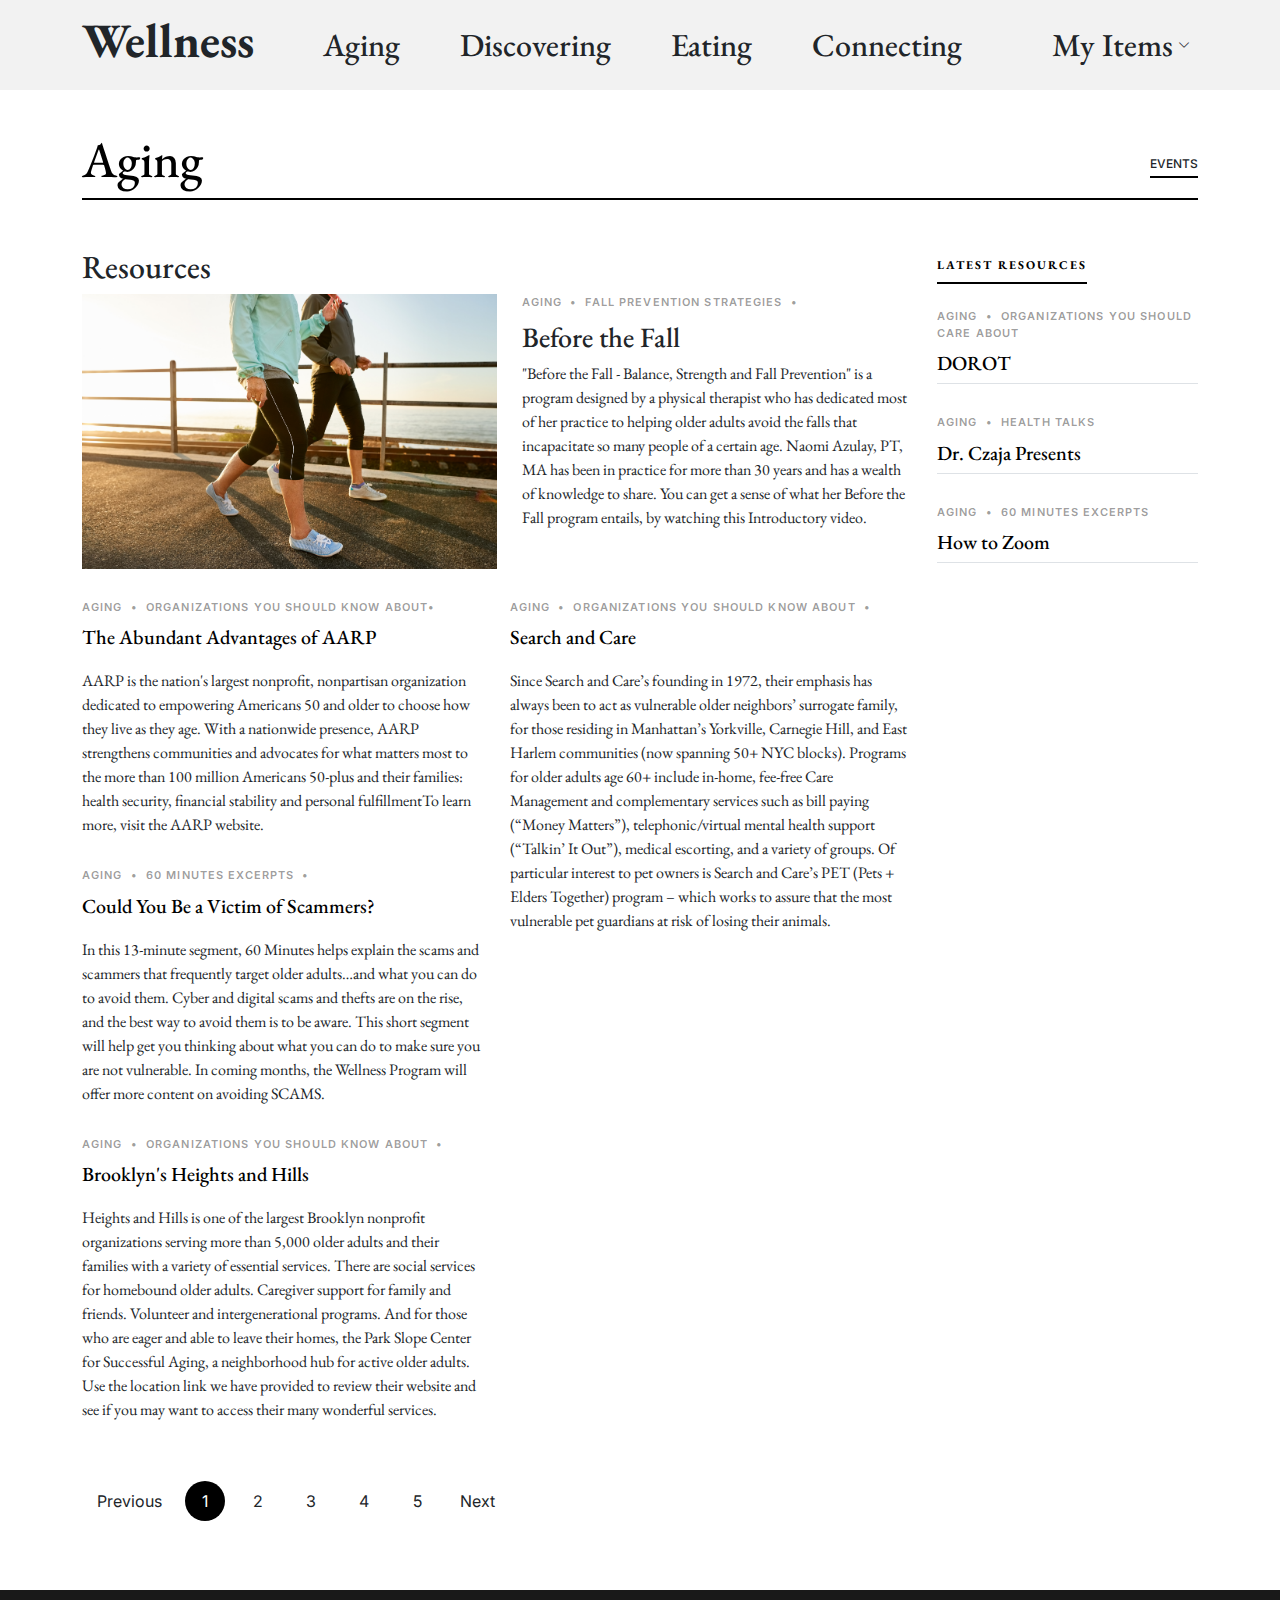
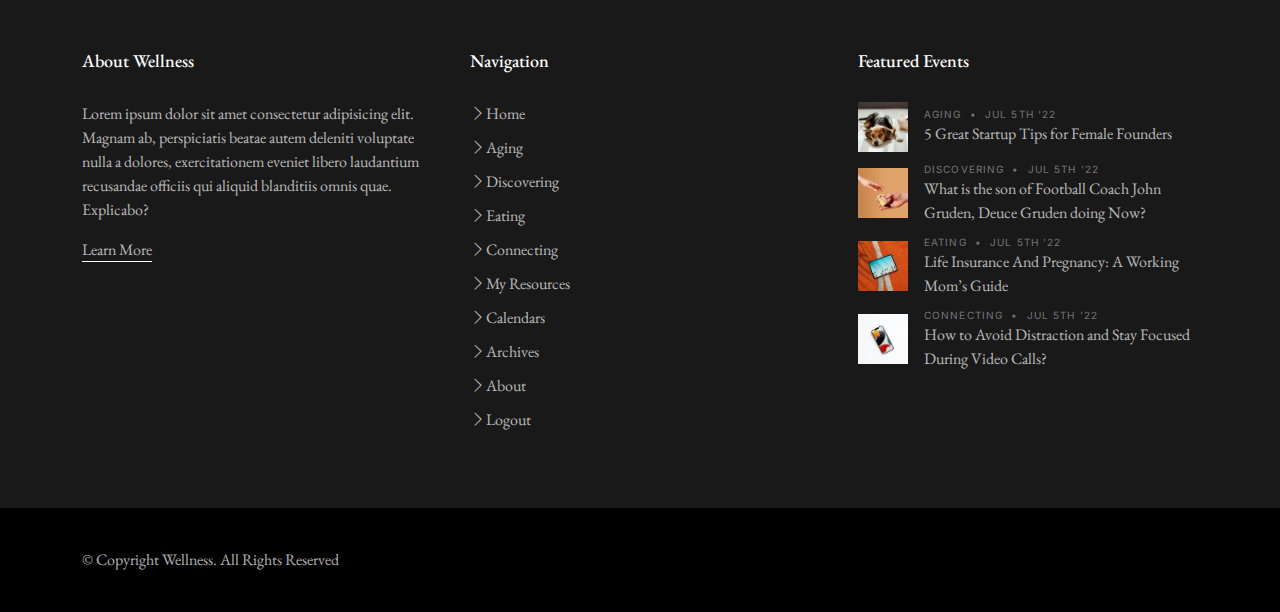
==== web/aging-resources.html @ 13a6d670 "add draft pages" ====
<!DOCTYPE html>
<html lang="en">

<head>
  <meta charset="utf-8">
  <meta content="width=device-width, initial-scale=1.0" name="viewport">

  <title>Aging | Resources | Wellness</title>
  <meta content="" name="description">
  <meta content="" name="keywords">

  <!-- Favicons -->
  <link href="assets/img/favicon.png" rel="icon">
  <link href="assets/img/apple-touch-icon.png" rel="apple-touch-icon">

  <!-- Google Fonts -->
  <link rel="preconnect" href="https://fonts.googleapis.com">
  <link rel="preconnect" href="https://fonts.gstatic.com" crossorigin>
  <link href="https://fonts.googleapis.com/css2?family=EB+Garamond:wght@400;500&family=Inter:wght@400;500&family=Playfair+Display:ital,wght@0,400;0,700;1,400;1,700&display=swap" rel="stylesheet">

  <!-- Vendor CSS Files -->
  <link href="assets/vendor/bootstrap/css/bootstrap.min.css" rel="stylesheet">
  <link href="assets/vendor/bootstrap-icons/bootstrap-icons.css" rel="stylesheet">
  <link href="assets/vendor/swiper/swiper-bundle.min.css" rel="stylesheet">
  <link href="assets/vendor/glightbox/css/glightbox.min.css" rel="stylesheet">
  <link href="assets/vendor/aos/aos.css" rel="stylesheet">

  <!-- Template Main CSS Files -->
  <link href="assets/css/variables.css" rel="stylesheet">
  <link href="assets/css/main.css" rel="stylesheet">

  <!-- =======================================================
  * Template Name: ZenBlog
  * Updated: Jan 29 2024 with Bootstrap v5.3.2
  * Template URL: https://bootstrapmade.com/zenblog-bootstrap-blog-template/
  * Author: BootstrapMade.com
  * License: https:///bootstrapmade.com/license/
  ======================================================== -->
</head>

<body>

  <!-- ======= Header ======= -->
  <header id="header" class="header d-flex align-items-center fixed-top">
    <div class="container-fluid container-xl d-flex align-items-center justify-content-between">
      <!-- ======= Logo ======= -->
      <a href="home.html" class="logo d-flex align-items-center">
        <!-- Uncomment the line below if you also wish to use an image logo -->
        <!-- <img src="assets/img/logo.png" alt=""> -->
        <h1>Wellness</h1>
      </a>
      <!-- ======= Navbar ======= -->
      <nav id="navbar" class="navbar">
        <ul>
          <li><a href="aging.html">Aging</a></li>
          <li><a href="discovering.html">Discovering</a></li>
          <li><a href="eating.html">Eating</a></li>
          <li><a href="connecting.html">Connecting</a></li>
          <li class="dropdown">
            <a href="">
              <span>My Items</span><i class="bi bi-chevron-down dropdown-indicator"></i>
            </a>
            <ul>
              <li><a href="resources.html">My Resources</a></li>
              <li><a href="calendars.html">Calendars</a></li>
              <li><a href="archives.html">Archives</a></li>
              <li><a href="about.html">About</a></li>
              <li><a href="login.html">Logout</a></li>
          </li>
        </ul>
      </nav><!-- .navbar -->
      <!-- ======= Mobile ======= -->
      <div class="position-relative">
        <i class="bi bi-list mobile-nav-toggle"></i>
      </div>
    </div>
  </header><!-- End Header -->

  <main id="main">
    <section>
      <div class="container">
        <div class="section-header d-flex justify-content-between align-items-center mb-5">
          <h2>Aging</h2>
          <div><a href="aging.html" class="more">Events</a></div>
        </div>
        <div class="row">
          <div class="col-md-9" data-aos="fade-up">
            <!-- <h3 class="category-title">Events</h3> -->
            <h2>Resources</h2>

            <div class="d-md-flex post-entry-2 half">
              <a href="single-post.html" class="me-4 thumbnail">
                <img src="assets/img/womens-legs-walking.jpg" alt="" class="img-fluid">
              </a>
              <div>
                <div class="post-meta"><span class="date">Aging </span> <span class="mx-1">&bullet;</span> <span></span>Fall Prevention Strategies</span> <span class="mx-1">&bullet;</span> <span></span></div>
                <h3><a href="single-post.html">Before the Fall</a></h3>
                <p>"Before the Fall - Balance, Strength and Fall Prevention" is a program designed by a physical therapist who has dedicated most of her practice to helping older adults avoid the falls that incapacitate so many people of a certain age.  Naomi Azulay, PT, MA has been in practice for more than 30 years and has a wealth of knowledge to share.  You can get a sense of what her Before the Fall program entails, by watching this Introductory video.</p>
              </div>
            </div>

            <div class="row">
              <div class="col-md-6">
                <div class="post-entry-1">
                  <!-- <a href="single-post.html"><img src="assets/img/post-landscape-6.jpg" alt="" class="img-fluid"></a> -->
                  <div class="post-meta"><span class="date">Aging </span> <span class="mx-1">&bullet;</span> <span></span> Organizations You Should Know About&bullet;</span></div>
                  <h2><a href="single-post.html">The Abundant Advantages of AARP</a></h2>
                  <p class="mb-4 d-block"> AARP is the nation's largest nonprofit, nonpartisan organization dedicated to empowering Americans 50 and older to choose how they live as they age. With a nationwide presence, AARP strengthens communities and advocates for what matters most to the more than 100 million Americans 50-plus and their families: health security, financial stability and personal fulfillmentTo learn more, visit the AARP website.</p>
                </div>
                <div class="post-entry-1">
                  <!-- <a href="single-post.html"><img src="assets/img/post-landscape-5.jpg" alt="" class="img-fluid"></a> -->
                  <div class="post-meta"><span class="date">Aging </span> <span class="mx-1">&bullet;</span> <span></span>60 Minutes Excerpts</span> <span class="mx-1">&bullet;</span></div>
                  <h2><a href="single-post.html">Could You Be a Victim of Scammers?</a></h2>
                  <p class="mb-4 d-block">In this 13-minute segment, 60 Minutes helps explain the scams and scammers that frequently target older adults…and what you can do to avoid them.  Cyber and digital scams and thefts are on the rise, and the best way to avoid them is to be aware.  This short segment will help get you thinking about what you can do to make sure you are not vulnerable.  In coming months, the Wellness Program will offer more content on avoiding SCAMS.</p>
                </div>
                <div class="post-entry-1">
                  <!-- <a href="single-post.html"><img src="assets/img/post-landscape-4.jpg" alt="" class="img-fluid"></a> -->
                  <div class="post-meta"><span class="date">Aging </span> <span class="mx-1">&bullet;</span> <span></span>Organizations You Should Know About</span> <span class="mx-1">&bullet;</span> <span></span></div>
                  <h2><a href="single-post.html">Brooklyn's Heights and Hills</a></h2>
                  <p class="mb-4 d-block">Heights and Hills is one of the largest Brooklyn nonprofit organizations serving more than 5,000 older adults and their families with a variety of essential services.  There are social services for homebound older adults.  Caregiver support for family and friends. Volunteer and intergenerational programs. And for those who are eager and able to leave their homes, the Park Slope Center for Successful Aging, a neighborhood hub for active older adults.
                    Use the location link we have provided to review their website and see if you may want to access their many wonderful services.</p>
                </div>
              </div>
              <div class="col-md-6">
                <div class="post-entry-1">
                  <!-- <a href="single-post.html"><img src="assets/img/post-landscape-3.jpg" alt="" class="img-fluid"></a> -->
                  <div class="post-meta"><span class="date">Aging </span> <span class="mx-1">&bullet;</span> <span></span>Organizations You Should Know About</span> <span class="mx-1">&bullet;</span> <span></span></div>
                  <h2><a href="single-post.html">Search and Care</a></h2>
                  <p class="mb-4 d-block">Since Search and Care’s founding in 1972, their emphasis has always been to act as vulnerable older neighbors’ surrogate family, for those residing in Manhattan’s Yorkville, Carnegie Hill, and East Harlem communities (now spanning 50+ NYC blocks).  Programs for older adults age 60+ include in-home, fee-free Care Management and complementary services such as bill paying (“Money Matters”), telephonic/virtual mental health support (“Talkin’ It Out”), medical escorting, and a variety of groups. Of particular interest to pet owners is Search and Care’s PET (Pets + Elders Together) program – which works to assure that the most vulnerable pet guardians at risk of losing their animals. </p>
                </div>
              </div>
            </div>

            <div class="text-start py-4">
              <div class="custom-pagination">
                <a href="#" class="prev">Previous</a>
                <a href="#" class="active">1</a>
                <a href="#">2</a>
                <a href="#">3</a>
                <a href="#">4</a>
                <a href="#">5</a>
                <a href="#" class="next">Next</a>
              </div>
            </div>
          </div>
          
          <div class="col-md-3">
            <!-- ======= Sidebar ======= -->
            <div class="aside-block">

              <ul class="nav nav-pills custom-tab-nav mb-4" id="pills-tab" role="tablist">
                <!-- <li class="nav-item" role="presentation">
                  <button class="nav-link active" id="pills-popular-tab" data-bs-toggle="pill" data-bs-target="#pills-popular" type="button" role="tab" aria-controls="pills-popular" aria-selected="true">Popular</button>
                </li>
                <li class="nav-item" role="presentation">
                  <button class="nav-link" id="pills-trending-tab" data-bs-toggle="pill" data-bs-target="#pills-trending" type="button" role="tab" aria-controls="pills-trending" aria-selected="false">Trending</button>
                </li> -->
                <li class="nav-item" role="presentation">
                  <button disabled class="nav-link active" id="pills-latest-tab" data-bs-toggle="pill" data-bs-target="#pills-latest" type="button" role="tab" aria-controls="pills-latest" aria-selected="false">Latest Resources</button>
                </li>
              </ul>

              <div class="tab-content" id="pills-tabContent">

                <!-- Popular -->
                <!-- <div class="tab-pane fade show active" id="pills-popular" role="tabpanel" aria-labelledby="pills-popular-tab">
                  <div class="post-entry-1 border-bottom">
                    <div class="post-meta"><span class="date">Sport</span> <span class="mx-1">&bullet;</span> <span>Jul 5th '22</span></div>
                    <h2 class="mb-2"><a href="#">How to Avoid Distraction and Stay Focused During Video Calls?</a></h2>
                    <span class="author mb-3 d-block">Jenny Wilson</span>
                  </div>

                  <div class="post-entry-1 border-bottom">
                    <div class="post-meta"><span class="date">Lifestyle</span> <span class="mx-1">&bullet;</span> <span>Jul 5th '22</span></div>
                    <h2 class="mb-2"><a href="#">17 Pictures of Medium Length Hair in Layers That Will Inspire Your New Haircut</a></h2>
                    <span class="author mb-3 d-block">Jenny Wilson</span>
                  </div>

                  <div class="post-entry-1 border-bottom">
                    <div class="post-meta"><span class="date">Culture</span> <span class="mx-1">&bullet;</span> <span>Jul 5th '22</span></div>
                    <h2 class="mb-2"><a href="#">9 Half-up/half-down Hairstyles for Long and Medium Hair</a></h2>
                    <span class="author mb-3 d-block">Jenny Wilson</span>
                  </div>

                  <div class="post-entry-1 border-bottom">
                    <div class="post-meta"><span class="date">Lifestyle</span> <span class="mx-1">&bullet;</span> <span>Jul 5th '22</span></div>
                    <h2 class="mb-2"><a href="#">Life Insurance And Pregnancy: A Working Mom’s Guide</a></h2>
                    <span class="author mb-3 d-block">Jenny Wilson</span>
                  </div>

                  <div class="post-entry-1 border-bottom">
                    <div class="post-meta"><span class="date">Business</span> <span class="mx-1">&bullet;</span> <span>Jul 5th '22</span></div>
                    <h2 class="mb-2"><a href="#">The Best Homemade Masks for Face (keep the Pimples Away)</a></h2>
                    <span class="author mb-3 d-block">Jenny Wilson</span>
                  </div>

                  <div class="post-entry-1 border-bottom">
                    <div class="post-meta"><span class="date">Lifestyle</span> <span class="mx-1">&bullet;</span> <span>Jul 5th '22</span></div>
                    <h2 class="mb-2"><a href="#">10 Life-Changing Hacks Every Working Mom Should Know</a></h2>
                    <span class="author mb-3 d-block">Jenny Wilson</span>
                  </div>
                </div> -->
                <!-- End Popular -->

                <!-- Trending -->
                <!-- <div class="tab-pane fade" id="pills-trending" role="tabpanel" aria-labelledby="pills-trending-tab">
                  <div class="post-entry-1 border-bottom">
                    <div class="post-meta"><span class="date">Lifestyle</span> <span class="mx-1">&bullet;</span> <span>Jul 5th '22</span></div>
                    <h2 class="mb-2"><a href="#">17 Pictures of Medium Length Hair in Layers That Will Inspire Your New Haircut</a></h2>
                    <span class="author mb-3 d-block">Jenny Wilson</span>
                  </div>

                  <div class="post-entry-1 border-bottom">
                    <div class="post-meta"><span class="date">Culture</span> <span class="mx-1">&bullet;</span> <span>Jul 5th '22</span></div>
                    <h2 class="mb-2"><a href="#">9 Half-up/half-down Hairstyles for Long and Medium Hair</a></h2>
                    <span class="author mb-3 d-block">Jenny Wilson</span>
                  </div>

                  <div class="post-entry-1 border-bottom">
                    <div class="post-meta"><span class="date">Lifestyle</span> <span class="mx-1">&bullet;</span> <span>Jul 5th '22</span></div>
                    <h2 class="mb-2"><a href="#">Life Insurance And Pregnancy: A Working Mom’s Guide</a></h2>
                    <span class="author mb-3 d-block">Jenny Wilson</span>
                  </div>

                  <div class="post-entry-1 border-bottom">
                    <div class="post-meta"><span class="date">Sport</span> <span class="mx-1">&bullet;</span> <span>Jul 5th '22</span></div>
                    <h2 class="mb-2"><a href="#">How to Avoid Distraction and Stay Focused During Video Calls?</a></h2>
                    <span class="author mb-3 d-block">Jenny Wilson</span>
                  </div>
                  <div class="post-entry-1 border-bottom">
                    <div class="post-meta"><span class="date">Business</span> <span class="mx-1">&bullet;</span> <span>Jul 5th '22</span></div>
                    <h2 class="mb-2"><a href="#">The Best Homemade Masks for Face (keep the Pimples Away)</a></h2>
                    <span class="author mb-3 d-block">Jenny Wilson</span>
                  </div>

                  <div class="post-entry-1 border-bottom">
                    <div class="post-meta"><span class="date">Lifestyle</span> <span class="mx-1">&bullet;</span> <span>Jul 5th '22</span></div>
                    <h2 class="mb-2"><a href="#">10 Life-Changing Hacks Every Working Mom Should Know</a></h2>
                    <span class="author mb-3 d-block">Jenny Wilson</span>
                  </div>
                </div> -->
                <!-- End Trending -->

                <!-- Latest -->
                <div class="tab-pane fade show active" id="pills-latest" role="tabpanel" aria-labelledby="pills-latest-tab">
                  <div class="post-entry-1 border-bottom">
                    <div class="post-meta"><span class="date">Aging</span> <span class="mx-1">&bullet;</span> <span>Organizations you Should Care About</span></div>
                    <h2 class="mb-2"><a href="#">DOROT</a></h2>
                    <!-- <span class="author mb-3 d-block">Jenny Wilson</span> -->
                  </div>

                  <div class="post-entry-1 border-bottom">
                    <div class="post-meta"><span class="date">Aging</span> <span class="mx-1">&bullet;</span> <span>Health Talks</span></div>
                    <h2 class="mb-2"><a href="#">Dr. Czaja Presents</a></h2>
                    <!-- <span class="author mb-3 d-block">Jenny Wilson</span> -->
                  </div>

                  <div class="post-entry-1 border-bottom">
                    <div class="post-meta"><span class="date">Aging</span> <span class="mx-1">&bullet;</span> <span>60 Minutes Excerpts</span></div>
                    <h2 class="mb-2"><a href="#">How to Zoom</a></h2>
                    <!-- <span class="author mb-3 d-block">Jenny Wilson</span> -->
                  </div>
                </div> <!-- End Latest -->

              </div> <!-- End .tab-content -->
            </div> <!-- End .aside-block -->

            <!-- <div class="aside-block">
              <h3 class="aside-title">Video</h3>
              <div class="video-post">
                <a href="https://www.youtube.com/watch?v=AiFfDjmd0jU" class="glightbox link-video">
                  <span class="bi-play-fill"></span>
                  <img src="assets/img/post-landscape-5.jpg" alt="" class="img-fluid">
                </a>
              </div>
            </div> -->
            <!-- End Video -->

            <!-- <div class="aside-block">
              <h3 class="aside-title">Categories</h3>
              <ul class="aside-links list-unstyled">
                <li><a href="category.html"><i class="bi bi-chevron-right"></i> Business</a></li>
                <li><a href="category.html"><i class="bi bi-chevron-right"></i> Culture</a></li>
                <li><a href="category.html"><i class="bi bi-chevron-right"></i> Sport</a></li>
                <li><a href="category.html"><i class="bi bi-chevron-right"></i> Food</a></li>
                <li><a href="category.html"><i class="bi bi-chevron-right"></i> Politics</a></li>
                <li><a href="category.html"><i class="bi bi-chevron-right"></i> Celebrity</a></li>
                <li><a href="category.html"><i class="bi bi-chevron-right"></i> Startups</a></li>
                <li><a href="category.html"><i class="bi bi-chevron-right"></i> Travel</a></li>
              </ul>
            </div> -->
            <!-- End Categories -->

            <!-- <div class="aside-block">
              <h3 class="aside-title">Tags</h3>
              <ul class="aside-tags list-unstyled">
                <li><a href="category.html">Business</a></li>
                <li><a href="category.html">Culture</a></li>
                <li><a href="category.html">Sport</a></li>
                <li><a href="category.html">Food</a></li>
                <li><a href="category.html">Politics</a></li>
                <li><a href="category.html">Celebrity</a></li>
                <li><a href="category.html">Startups</a></li>
                <li><a href="category.html">Travel</a></li>
              </ul>
            </div> -->
            <!-- End Tags -->
          </div><!-- End .col-md-3 -->
        </div>
      </div><!-- Container -->
    </section>
    
  </main><!-- End #main -->

  <!-- ======= Footer ======= -->
  <footer id="footer" class="footer">

    <div class="footer-content">
      <div class="container">

        <div class="row g-5">
          <div class="col-lg-4">
            <h3 class="footer-heading">About Wellness</h3>
            <p>Lorem ipsum dolor sit amet consectetur adipisicing elit. Magnam ab, perspiciatis beatae autem deleniti voluptate nulla a dolores, exercitationem eveniet libero laudantium recusandae officiis qui aliquid blanditiis omnis quae. Explicabo?</p>
            <p><a href="about.html" class="footer-link-more">Learn More</a></p>
          </div>
          <div class="col-6 col-lg-2">
            <h3 class="footer-heading">Navigation</h3>
            <ul class="footer-links list-unstyled">
              <li><a href="home.html"><i class="bi bi-chevron-right"></i>Home </a></li>
              <li><a href="aging.html"><i class="bi bi-chevron-right"></i>Aging </a></li>
              <li><a href="discovering.html"><i class="bi bi-chevron-right"></i>Discovering</a></li>
              <li><a href="eating.html"><i class="bi bi-chevron-right"></i>Eating</a></li>
              <li><a href="connecting.html"><i class="bi bi-chevron-right"></i>Connecting</a></li>
              <li><a href="resources.html"><i class="bi bi-chevron-right"></i>My Resources</a></li>
              <li><a href="calendars.html"><i class="bi bi-chevron-right"></i>Calendars</a></li>
              <li><a href="archives.html"><i class="bi bi-chevron-right"></i>Archives</a></li>
              <li><a href="about.html"><i class="bi bi-chevron-right"></i>About</a></li>
              <li><a href="login.html"><i class="bi bi-chevron-right"></i>Logout</a></li>
            </ul>
          </div>
          <div class="col-6 col-lg-2">
            <!-- <h3 class="footer-heading">Categories</h3>
            <ul class="footer-links list-unstyled">
              <li><a href="category.html"><i class="bi bi-chevron-right"></i> Business</a></li>
              <li><a href="category.html"><i class="bi bi-chevron-right"></i> Culture</a></li>
              <li><a href="category.html"><i class="bi bi-chevron-right"></i> Sport</a></li>
              <li><a href="category.html"><i class="bi bi-chevron-right"></i> Food</a></li>
              <li><a href="category.html"><i class="bi bi-chevron-right"></i> Politics</a></li>
              <li><a href="category.html"><i class="bi bi-chevron-right"></i> Celebrity</a></li>
              <li><a href="category.html"><i class="bi bi-chevron-right"></i> Startups</a></li>
              <li><a href="category.html"><i class="bi bi-chevron-right"></i> Travel</a></li>
            </ul> -->
          </div>

          <div class="col-lg-4">
            <h3 class="footer-heading">Featured Events</h3>
            <ul class="footer-links footer-blog-entry list-unstyled">
              <li>
                <a href="single-post.html" class="d-flex align-items-center">
                  <img src="assets/img/post-sq-1.jpg" alt="" class="img-fluid me-3">
                  <div>
                    <div class="post-meta d-block"><span class="date">Aging</span> <span class="mx-1">&bullet;</span> <span>Jul 5th '22</span></div>
                    <span>5 Great Startup Tips for Female Founders</span>
                  </div>
                </a>
              </li>
              <li>
                <a href="single-post.html" class="d-flex align-items-center">
                  <img src="assets/img/post-sq-2.jpg" alt="" class="img-fluid me-3">
                  <div>
                    <div class="post-meta d-block"><span class="date">Discovering</span> <span class="mx-1">&bullet;</span> <span>Jul 5th '22</span></div>
                    <span>What is the son of Football Coach John Gruden, Deuce Gruden doing Now?</span>
                  </div>
                </a>
              </li>
              <li>
                <a href="single-post.html" class="d-flex align-items-center">
                  <img src="assets/img/post-sq-3.jpg" alt="" class="img-fluid me-3">
                  <div>
                    <div class="post-meta d-block"><span class="date">Eating</span> <span class="mx-1">&bullet;</span> <span>Jul 5th '22</span></div>
                    <span>Life Insurance And Pregnancy: A Working Mom’s Guide</span>
                  </div>
                </a>
              </li>
              <li>
                <a href="single-post.html" class="d-flex align-items-center">
                  <img src="assets/img/post-sq-4.jpg" alt="" class="img-fluid me-3">
                  <div>
                    <div class="post-meta d-block"><span class="date">Connecting</span> <span class="mx-1">&bullet;</span> <span>Jul 5th '22</span></div>
                    <span>How to Avoid Distraction and Stay Focused During Video Calls?</span>
                  </div>
                </a>
              </li>
            </ul>
          </div>
        </div>
      </div>
    </div>

    <div class="footer-legal">
      <div class="container">
        <div class="row justify-content-between">
          <div class="col-md-6 text-center text-md-start mb-3 mb-md-0">
            <div class="copyright">
              © Copyright <strong><span>Wellness</span></strong>. All Rights Reserved
            </div>
          </div>
          <div class="col-md-6">
          </div>
        </div>
      </div>
    </div>

  </footer>

  <a href="#" class="scroll-top d-flex align-items-center justify-content-center"><i class="bi bi-arrow-up-short"></i></a>

  <!-- Vendor JS Files -->
  <script src="assets/vendor/bootstrap/js/bootstrap.bundle.min.js"></script>
  <script src="assets/vendor/swiper/swiper-bundle.min.js"></script>
  <script src="assets/vendor/glightbox/js/glightbox.min.js"></script>
  <script src="assets/vendor/aos/aos.js"></script>
  <script src="assets/vendor/php-email-form/validate.js"></script>

  <!-- Template Main JS File -->
  <script src="assets/js/main.js"></script>

</body>

</html>
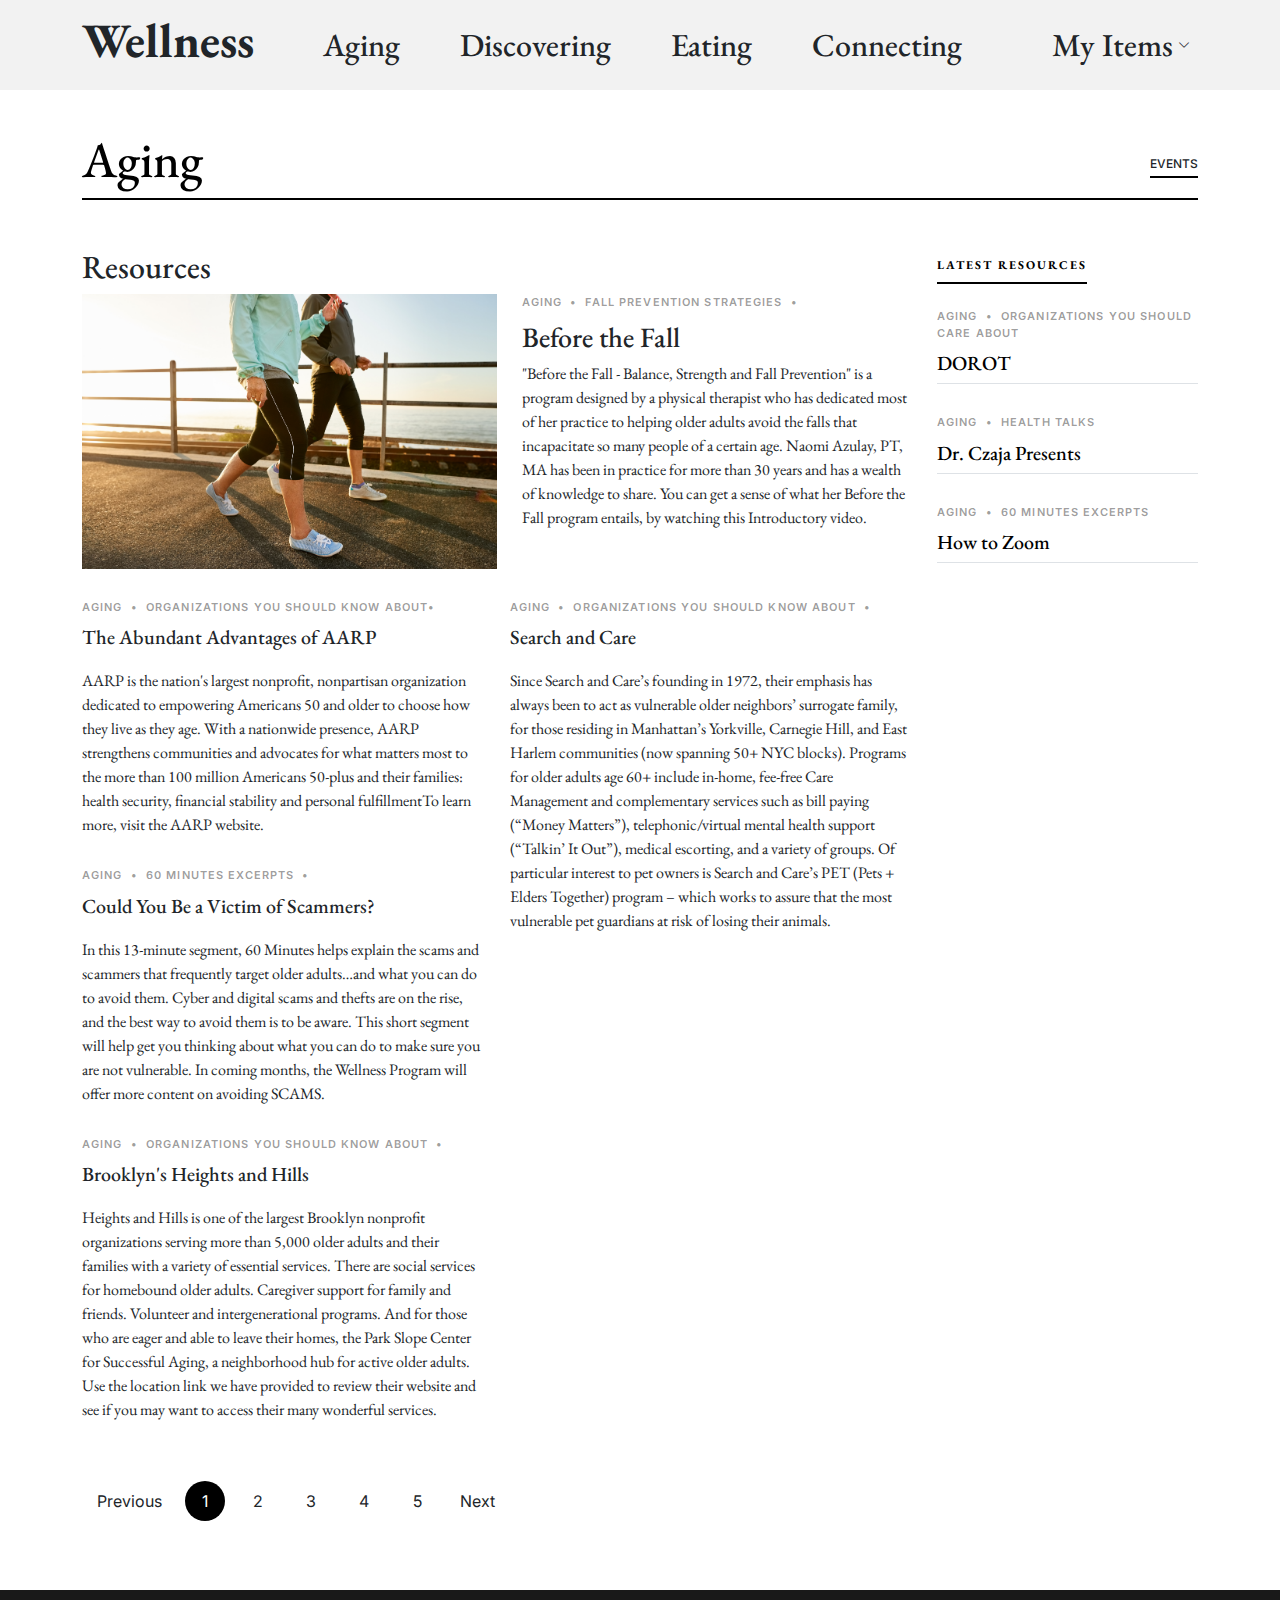
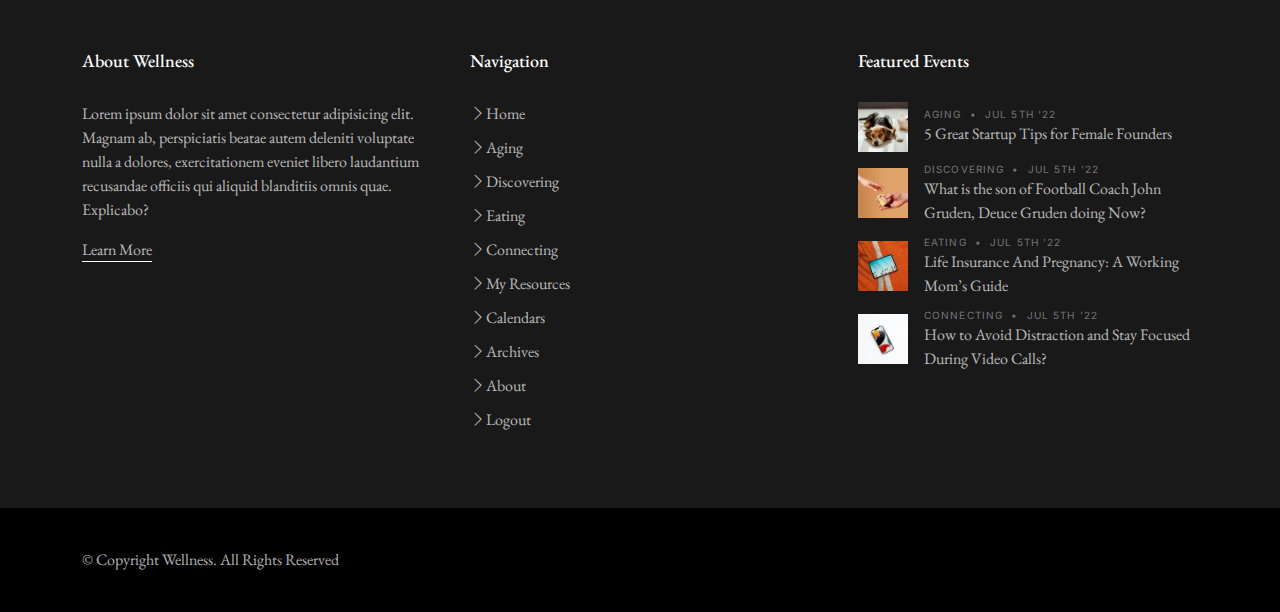
==== commit 92d3a0d4: "remove single-post links" ====
--- a/web/aging-resources.html
+++ b/web/aging-resources.html
@@ -89,12 +89,12 @@
             <h2>Resources</h2>
 
             <div class="d-md-flex post-entry-2 half">
-              <a href="single-post.html" class="me-4 thumbnail">
+              <a  class="me-4 thumbnail">
                 <img src="assets/img/womens-legs-walking.jpg" alt="" class="img-fluid">
               </a>
               <div>
                 <div class="post-meta"><span class="date">Aging </span> <span class="mx-1">&bullet;</span> <span></span>Fall Prevention Strategies</span> <span class="mx-1">&bullet;</span> <span></span></div>
-                <h3><a href="single-post.html">Before the Fall</a></h3>
+                <h3><a >Before the Fall</a></h3>
                 <p>"Before the Fall - Balance, Strength and Fall Prevention" is a program designed by a physical therapist who has dedicated most of her practice to helping older adults avoid the falls that incapacitate so many people of a certain age.  Naomi Azulay, PT, MA has been in practice for more than 30 years and has a wealth of knowledge to share.  You can get a sense of what her Before the Fall program entails, by watching this Introductory video.</p>
               </div>
             </div>
@@ -102,30 +102,30 @@
             <div class="row">
               <div class="col-md-6">
                 <div class="post-entry-1">
-                  <!-- <a href="single-post.html"><img src="assets/img/post-landscape-6.jpg" alt="" class="img-fluid"></a> -->
+                  <!-- <a ><img src="assets/img/post-landscape-6.jpg" alt="" class="img-fluid"></a> -->
                   <div class="post-meta"><span class="date">Aging </span> <span class="mx-1">&bullet;</span> <span></span> Organizations You Should Know About&bullet;</span></div>
-                  <h2><a href="single-post.html">The Abundant Advantages of AARP</a></h2>
+                  <h2><a >The Abundant Advantages of AARP</a></h2>
                   <p class="mb-4 d-block"> AARP is the nation's largest nonprofit, nonpartisan organization dedicated to empowering Americans 50 and older to choose how they live as they age. With a nationwide presence, AARP strengthens communities and advocates for what matters most to the more than 100 million Americans 50-plus and their families: health security, financial stability and personal fulfillmentTo learn more, visit the AARP website.</p>
                 </div>
                 <div class="post-entry-1">
-                  <!-- <a href="single-post.html"><img src="assets/img/post-landscape-5.jpg" alt="" class="img-fluid"></a> -->
+                  <!-- <a ><img src="assets/img/post-landscape-5.jpg" alt="" class="img-fluid"></a> -->
                   <div class="post-meta"><span class="date">Aging </span> <span class="mx-1">&bullet;</span> <span></span>60 Minutes Excerpts</span> <span class="mx-1">&bullet;</span></div>
-                  <h2><a href="single-post.html">Could You Be a Victim of Scammers?</a></h2>
+                  <h2><a >Could You Be a Victim of Scammers?</a></h2>
                   <p class="mb-4 d-block">In this 13-minute segment, 60 Minutes helps explain the scams and scammers that frequently target older adults…and what you can do to avoid them.  Cyber and digital scams and thefts are on the rise, and the best way to avoid them is to be aware.  This short segment will help get you thinking about what you can do to make sure you are not vulnerable.  In coming months, the Wellness Program will offer more content on avoiding SCAMS.</p>
                 </div>
                 <div class="post-entry-1">
-                  <!-- <a href="single-post.html"><img src="assets/img/post-landscape-4.jpg" alt="" class="img-fluid"></a> -->
+                  <!-- <a ><img src="assets/img/post-landscape-4.jpg" alt="" class="img-fluid"></a> -->
                   <div class="post-meta"><span class="date">Aging </span> <span class="mx-1">&bullet;</span> <span></span>Organizations You Should Know About</span> <span class="mx-1">&bullet;</span> <span></span></div>
-                  <h2><a href="single-post.html">Brooklyn's Heights and Hills</a></h2>
+                  <h2><a >Brooklyn's Heights and Hills</a></h2>
                   <p class="mb-4 d-block">Heights and Hills is one of the largest Brooklyn nonprofit organizations serving more than 5,000 older adults and their families with a variety of essential services.  There are social services for homebound older adults.  Caregiver support for family and friends. Volunteer and intergenerational programs. And for those who are eager and able to leave their homes, the Park Slope Center for Successful Aging, a neighborhood hub for active older adults.
                     Use the location link we have provided to review their website and see if you may want to access their many wonderful services.</p>
                 </div>
               </div>
               <div class="col-md-6">
                 <div class="post-entry-1">
-                  <!-- <a href="single-post.html"><img src="assets/img/post-landscape-3.jpg" alt="" class="img-fluid"></a> -->
+                  <!-- <a ><img src="assets/img/post-landscape-3.jpg" alt="" class="img-fluid"></a> -->
                   <div class="post-meta"><span class="date">Aging </span> <span class="mx-1">&bullet;</span> <span></span>Organizations You Should Know About</span> <span class="mx-1">&bullet;</span> <span></span></div>
-                  <h2><a href="single-post.html">Search and Care</a></h2>
+                  <h2><a >Search and Care</a></h2>
                   <p class="mb-4 d-block">Since Search and Care’s founding in 1972, their emphasis has always been to act as vulnerable older neighbors’ surrogate family, for those residing in Manhattan’s Yorkville, Carnegie Hill, and East Harlem communities (now spanning 50+ NYC blocks).  Programs for older adults age 60+ include in-home, fee-free Care Management and complementary services such as bill paying (“Money Matters”), telephonic/virtual mental health support (“Talkin’ It Out”), medical escorting, and a variety of groups. Of particular interest to pet owners is Search and Care’s PET (Pets + Elders Together) program – which works to assure that the most vulnerable pet guardians at risk of losing their animals. </p>
                 </div>
               </div>
@@ -357,7 +357,7 @@
             <h3 class="footer-heading">Featured Events</h3>
             <ul class="footer-links footer-blog-entry list-unstyled">
               <li>
-                <a href="single-post.html" class="d-flex align-items-center">
+                <a  class="d-flex align-items-center">
                   <img src="assets/img/post-sq-1.jpg" alt="" class="img-fluid me-3">
                   <div>
                     <div class="post-meta d-block"><span class="date">Aging</span> <span class="mx-1">&bullet;</span> <span>Jul 5th '22</span></div>
@@ -366,7 +366,7 @@
                 </a>
               </li>
               <li>
-                <a href="single-post.html" class="d-flex align-items-center">
+                <a  class="d-flex align-items-center">
                   <img src="assets/img/post-sq-2.jpg" alt="" class="img-fluid me-3">
                   <div>
                     <div class="post-meta d-block"><span class="date">Discovering</span> <span class="mx-1">&bullet;</span> <span>Jul 5th '22</span></div>
@@ -375,7 +375,7 @@
                 </a>
               </li>
               <li>
-                <a href="single-post.html" class="d-flex align-items-center">
+                <a  class="d-flex align-items-center">
                   <img src="assets/img/post-sq-3.jpg" alt="" class="img-fluid me-3">
                   <div>
                     <div class="post-meta d-block"><span class="date">Eating</span> <span class="mx-1">&bullet;</span> <span>Jul 5th '22</span></div>
@@ -384,7 +384,7 @@
                 </a>
               </li>
               <li>
-                <a href="single-post.html" class="d-flex align-items-center">
+                <a  class="d-flex align-items-center">
                   <img src="assets/img/post-sq-4.jpg" alt="" class="img-fluid me-3">
                   <div>
                     <div class="post-meta d-block"><span class="date">Connecting</span> <span class="mx-1">&bullet;</span> <span>Jul 5th '22</span></div>
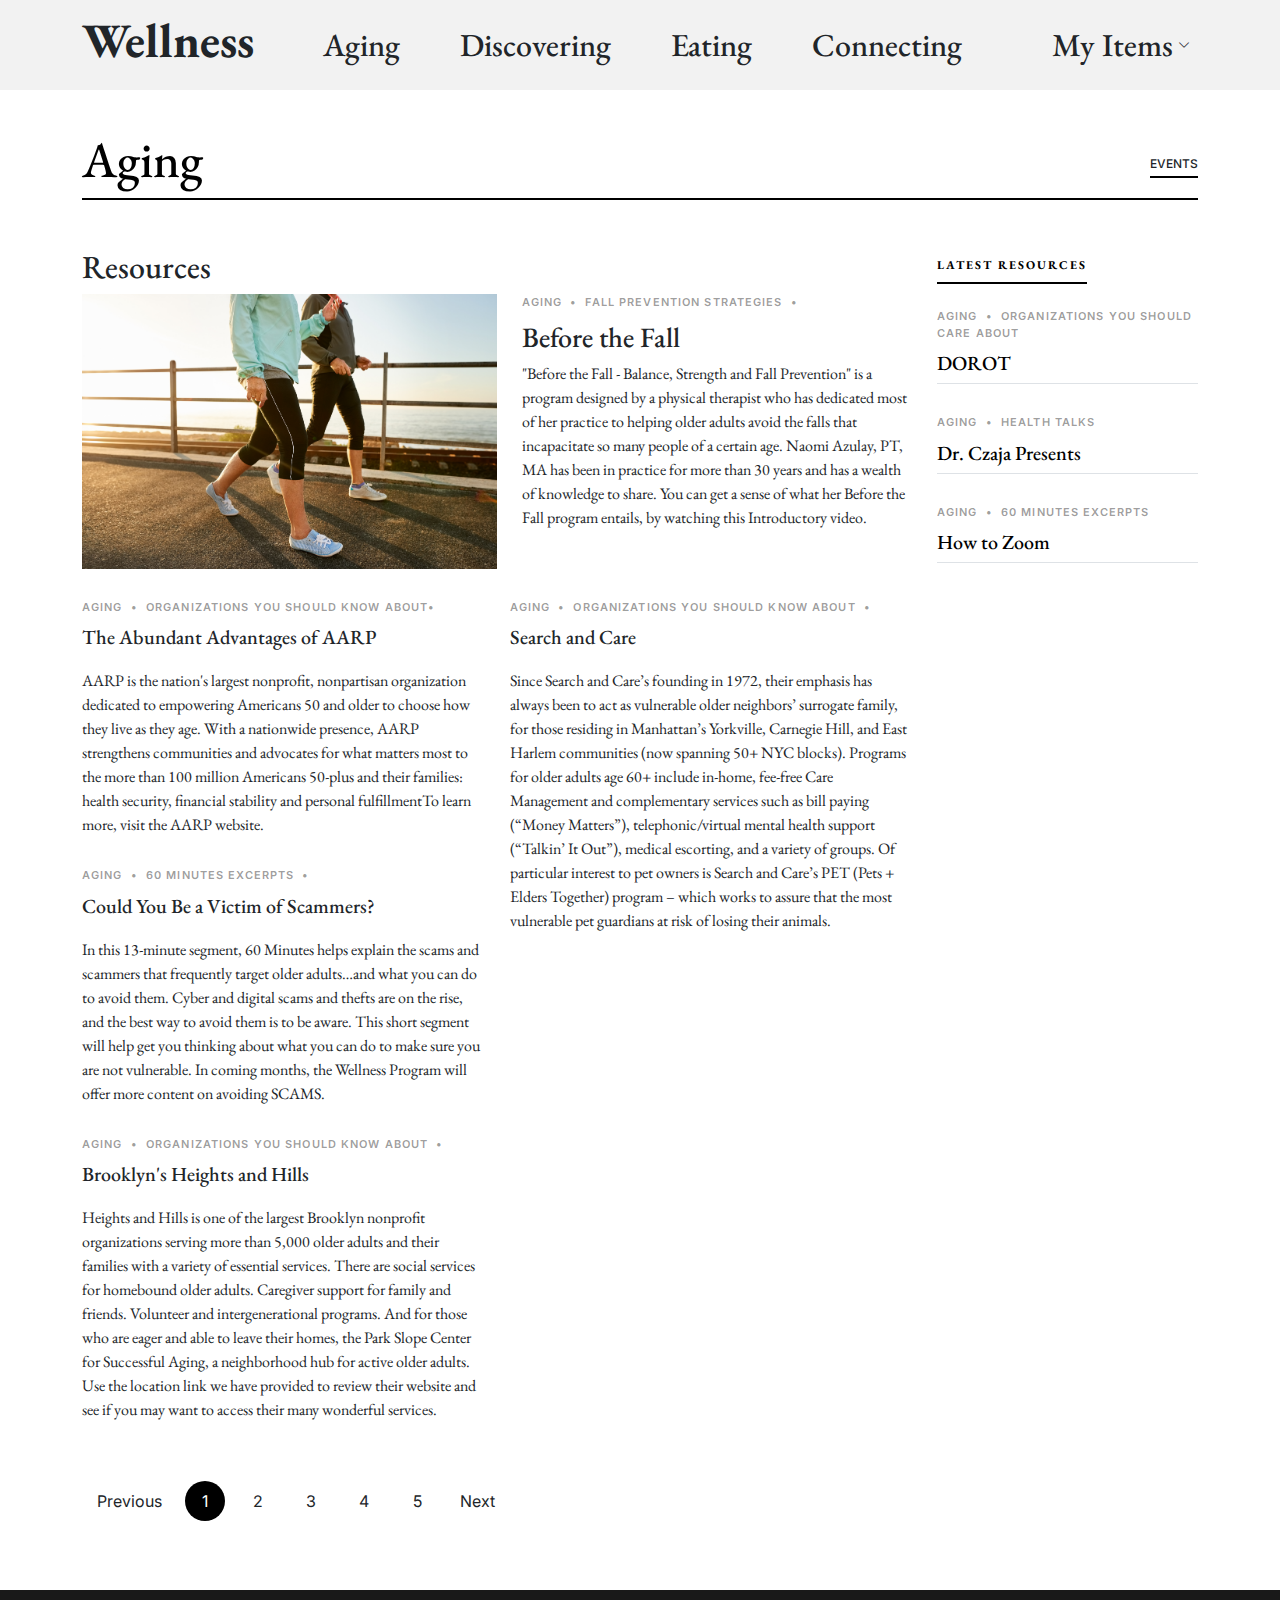
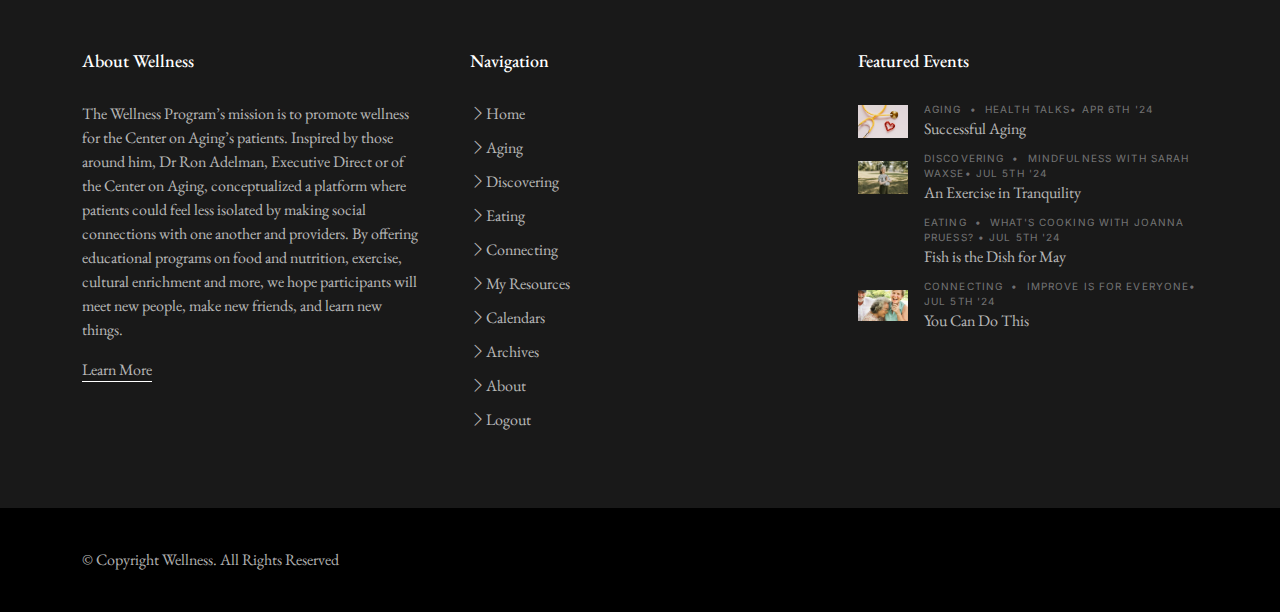
==== commit 7ee9f03c: "updated footers" ====
--- a/web/aging-resources.html
+++ b/web/aging-resources.html
@@ -314,14 +314,13 @@
 
   <!-- ======= Footer ======= -->
   <footer id="footer" class="footer">
-
     <div class="footer-content">
       <div class="container">
 
         <div class="row g-5">
           <div class="col-lg-4">
             <h3 class="footer-heading">About Wellness</h3>
-            <p>Lorem ipsum dolor sit amet consectetur adipisicing elit. Magnam ab, perspiciatis beatae autem deleniti voluptate nulla a dolores, exercitationem eveniet libero laudantium recusandae officiis qui aliquid blanditiis omnis quae. Explicabo?</p>
+            <p>The Wellness Program’s mission is to promote wellness for the Center on Aging’s patients. Inspired by those around him, Dr Ron Adelman, Executive Direct or of the Center on Aging, conceptualized a platform where patients could feel less isolated by making social connections with one another and providers. By offering educational programs on food and nutrition, exercise, cultural enrichment and more, we hope participants will meet new people, make new friends, and learn new things.</p>
             <p><a href="about.html" class="footer-link-more">Learn More</a></p>
           </div>
           <div class="col-6 col-lg-2">
@@ -358,37 +357,37 @@
             <ul class="footer-links footer-blog-entry list-unstyled">
               <li>
                 <a  class="d-flex align-items-center">
-                  <img src="assets/img/post-sq-1.jpg" alt="" class="img-fluid me-3">
+                  <img src="assets/img/stethoscope-heart.jpg" alt="" class="img-fluid me-3">
                   <div>
-                    <div class="post-meta d-block"><span class="date">Aging</span> <span class="mx-1">&bullet;</span> <span>Jul 5th '22</span></div>
-                    <span>5 Great Startup Tips for Female Founders</span>
+                    <div class="post-meta d-block"><span class="date">Aging</span> <span class="mx-1">&bullet;</span> <span>Health Talks</span>&bullet;</span> <span>Apr 6th '24</span></div>
+                    <span>Successful Aging</span>
                   </div>
                 </a>
               </li>
               <li>
                 <a  class="d-flex align-items-center">
-                  <img src="assets/img/post-sq-2.jpg" alt="" class="img-fluid me-3">
+                  <img src="assets/img/meditating-park.jpg" alt="" class="img-fluid me-3">
                   <div>
-                    <div class="post-meta d-block"><span class="date">Discovering</span> <span class="mx-1">&bullet;</span> <span>Jul 5th '22</span></div>
-                    <span>What is the son of Football Coach John Gruden, Deuce Gruden doing Now?</span>
+                    <div class="post-meta d-block"><span class="date">Discovering</span> <span class="mx-1">&bullet;</span> <span>mindfulness with sarah waxse</span>&bullet;</span> <span>Jul 5th '24</span></div>
+                    <span>An Exercise in Tranquility</span>
                   </div>
                 </a>
               </li>
               <li>
                 <a  class="d-flex align-items-center">
-                  <img src="assets/img/post-sq-3.jpg" alt="" class="img-fluid me-3">
+                  <img src="assets/img/fish-lemon-board.jpg" alt="" class="img-fluid me-3">
                   <div>
-                    <div class="post-meta d-block"><span class="date">Eating</span> <span class="mx-1">&bullet;</span> <span>Jul 5th '22</span></div>
-                    <span>Life Insurance And Pregnancy: A Working Mom’s Guide</span>
+                    <div class="post-meta d-block"><span class="date">Eating</span> <span class="mx-1">&bullet;</span> <span>What's Cooking with Joanna Pruess? </span>&bullet;</span> <span>Jul 5th '24</span></div>
+                    <span>Fish is the Dish for May</span>
                   </div>
                 </a>
               </li>
               <li>
                 <a  class="d-flex align-items-center">
-                  <img src="assets/img/post-sq-4.jpg" alt="" class="img-fluid me-3">
+                  <img src="assets/img/laighing-old.jpg.jpg" alt="" class="img-fluid me-3">
                   <div>
-                    <div class="post-meta d-block"><span class="date">Connecting</span> <span class="mx-1">&bullet;</span> <span>Jul 5th '22</span></div>
-                    <span>How to Avoid Distraction and Stay Focused During Video Calls?</span>
+                    <div class="post-meta d-block"><span class="date">Connecting</span> <span class="mx-1">&bullet;</span> <span>Improve is For Everyone</span>&bullet;</span> <span>Jul 5th '24</span></div>
+                    <span>You Can Do This</span>
                   </div>
                 </a>
               </li>
@@ -397,7 +396,7 @@
         </div>
       </div>
     </div>
-
+    
     <div class="footer-legal">
       <div class="container">
         <div class="row justify-content-between">
@@ -411,7 +410,6 @@
         </div>
       </div>
     </div>
-
   </footer>
 
   <a href="#" class="scroll-top d-flex align-items-center justify-content-center"><i class="bi bi-arrow-up-short"></i></a>
